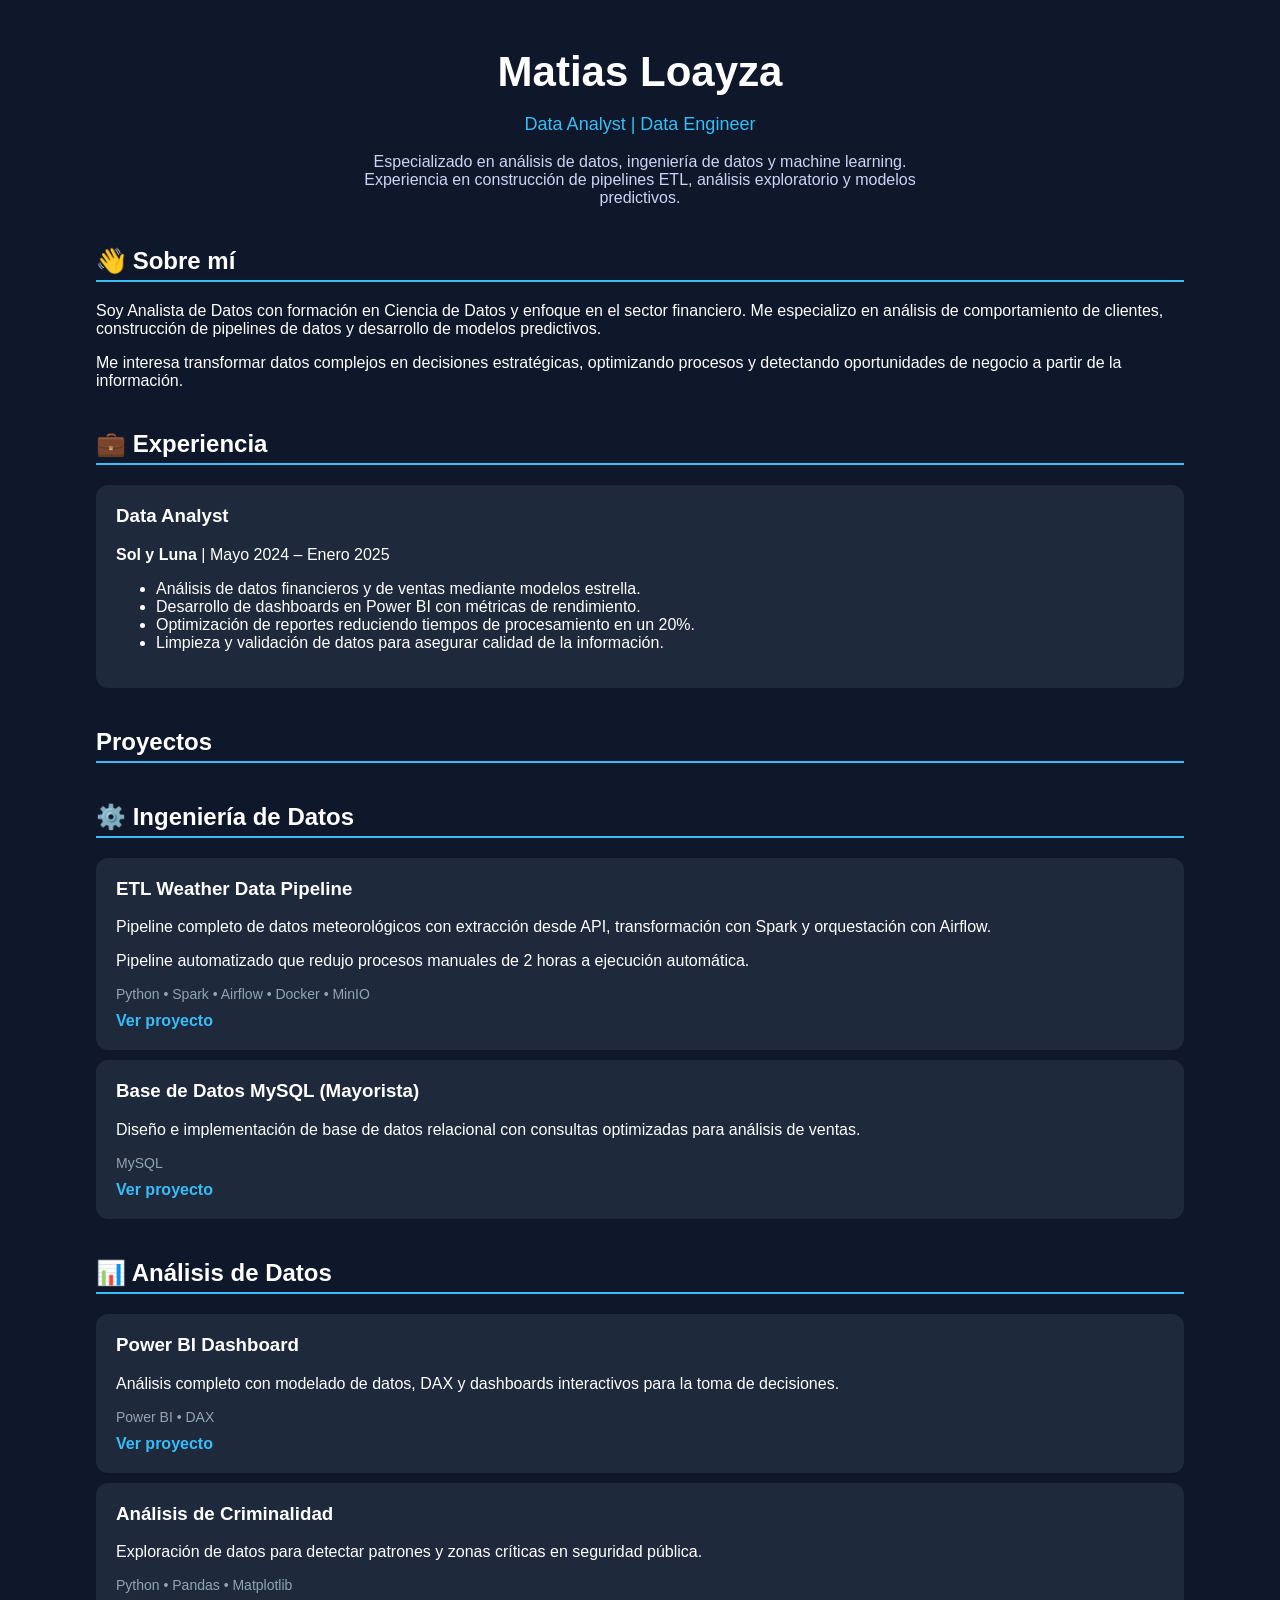
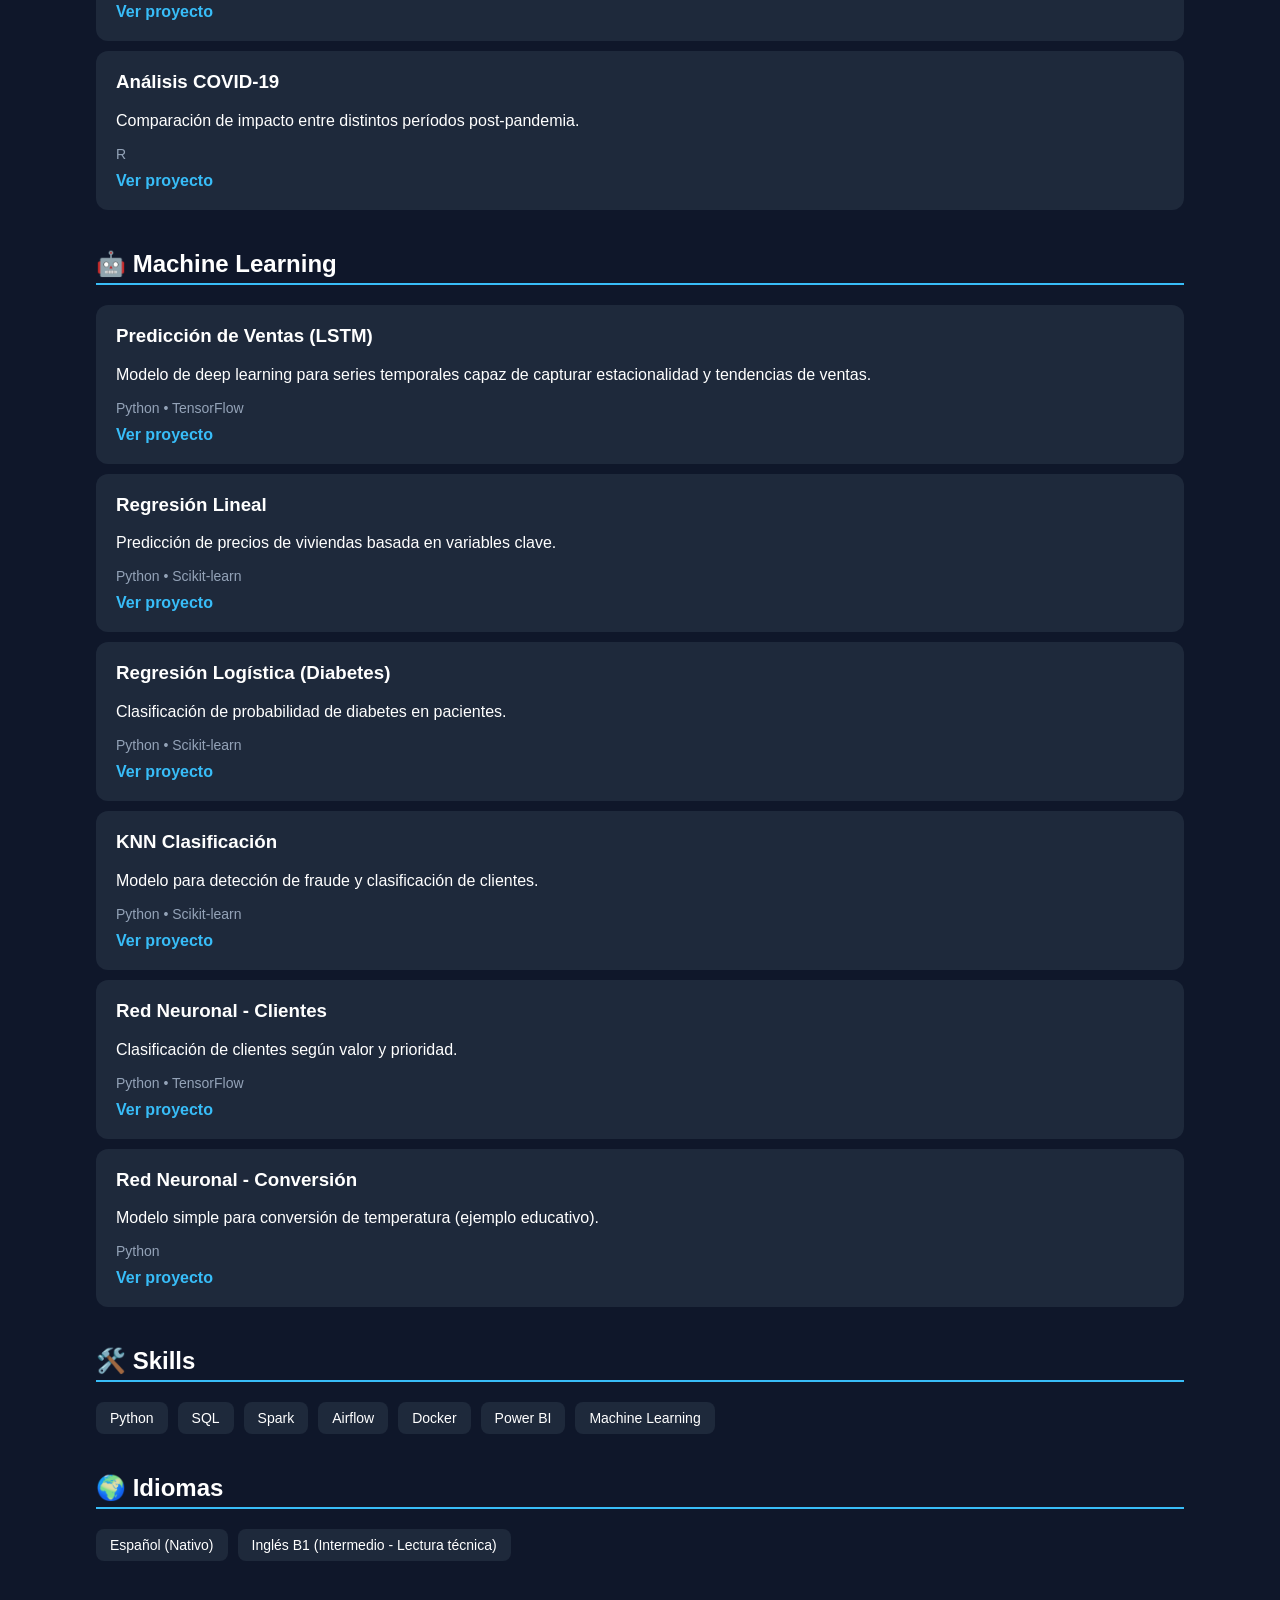
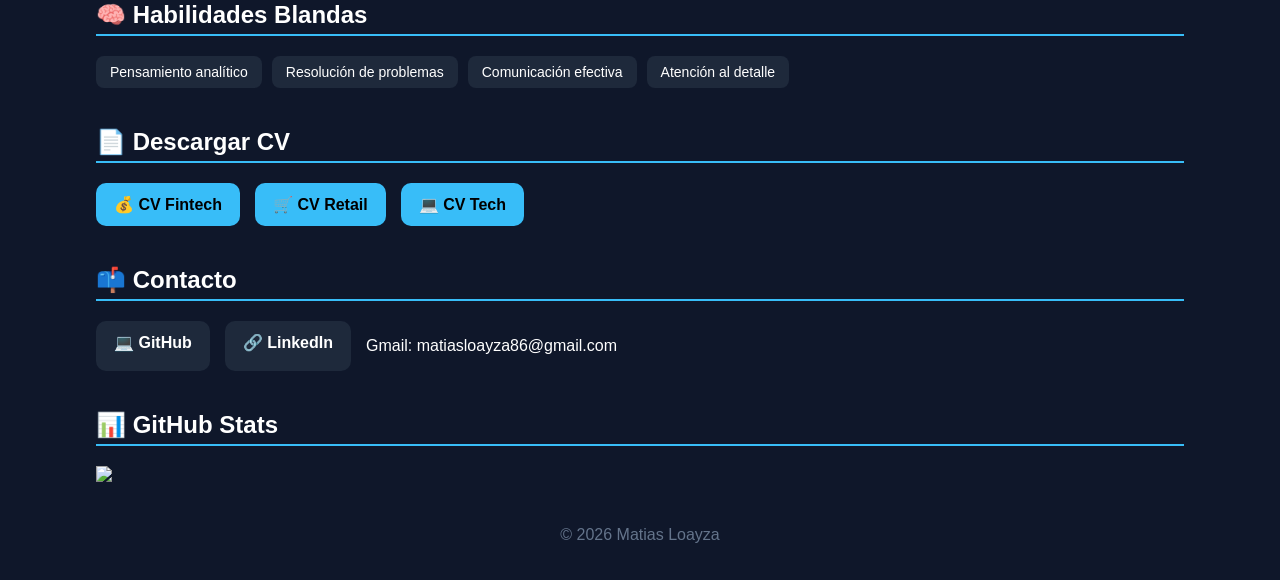
==== index.html @ ec79af20 "Update index.html" ====
<!DOCTYPE html>
<html lang="es">
<link rel="icon" "C:\Users\USUARIO\Downloads\M.png"">
<head>
  <meta charset="UTF-8">
  <title>Matias Loayza | Data Portfolio</title>
  <link rel="stylesheet" href="styles.css">
</head>

<body>

<div class="container">

  <!-- HEADER -->
  <header>
    <h1>Matias Loayza</h1>
    <p class="subtitle">Data Analyst | Data Engineer</p>
    <p class="description">
      Especializado en análisis de datos, ingeniería de datos y machine learning.
      Experiencia en construcción de pipelines ETL, análisis exploratorio y modelos predictivos.
    </p>
  </header>

<section>
  <h2>👋 Sobre mí</h2>

  <p>
    Soy Analista de Datos con formación en Ciencia de Datos y enfoque en el sector financiero.
    Me especializo en análisis de comportamiento de clientes, construcción de pipelines de datos
    y desarrollo de modelos predictivos.
  </p>

  <p>
    Me interesa transformar datos complejos en decisiones estratégicas, optimizando procesos
    y detectando oportunidades de negocio a partir de la información.
  </p>
</section>
  
  <section>
  <h2>💼 Experiencia</h2>

  <div class="card">
    <h3>Data Analyst</h3>
    <p><strong>Sol y Luna</strong> | Mayo 2024 – Enero 2025</p>

    <ul>
      <li>Análisis de datos financieros y de ventas mediante modelos estrella.</li>
      <li>Desarrollo de dashboards en Power BI con métricas de rendimiento.</li>
      <li>Optimización de reportes reduciendo tiempos de procesamiento en un 20%.</li>
      <li>Limpieza y validación de datos para asegurar calidad de la información.</li>
    </ul>
  </div>

</section>

<h2>Proyectos</h2>
  <!-- DATA ENGINEERING -->
  <section>
    <h2>⚙️ Ingeniería de Datos</h2>

    <div class="card">
      <h3>ETL Weather Data Pipeline</h3>
      <p>
        Pipeline completo de datos meteorológicos con extracción desde API,
        transformación con Spark y orquestación con Airflow.
      </p>
      <p>
  Pipeline automatizado que redujo procesos manuales de 2 horas a ejecución automática.
</p>
      <p class="tech">Python • Spark • Airflow • Docker • MinIO</p>
      <a href="https://github.com/miguel00617/Open_Meteo" target="_blank">Ver proyecto</a>
    </div>

    <div class="card">
      <h3>Base de Datos MySQL (Mayorista)</h3>
      <p>
        Diseño e implementación de base de datos relacional con consultas optimizadas
        para análisis de ventas.
      </p>
      <p class="tech">MySQL</p>
      <a href="https://github.com/miguel00617/Database-Missi-Pet" target="_blank">Ver proyecto</a>
    </div>

  </section>

  <!-- DATA ANALYSIS -->
  <section>
    <h2>📊 Análisis de Datos</h2>

    <div class="card">
      <h3>Power BI Dashboard</h3>
      <p>
        Análisis completo con modelado de datos, DAX y dashboards interactivos
        para la toma de decisiones.
      </p>
      <p class="tech">Power BI • DAX</p>
      <a href="https://github.com/miguel00617/AD-en-Power-Bi" target="_blank">Ver proyecto</a>
    </div>

    <div class="card">
      <h3>Análisis de Criminalidad</h3>
      <p>
        Exploración de datos para detectar patrones y zonas críticas
        en seguridad pública.
      </p>
      <p class="tech">Python • Pandas • Matplotlib</p>
      <a href="https://github.com/miguel00617/AD-con-Python" target="_blank">Ver proyecto</a>
    </div>

    <div class="card">
      <h3>Análisis COVID-19</h3>
      <p>Comparación de impacto entre distintos períodos post-pandemia.</p>
      <p class="tech">R</p>
      <a href="https://github.com/miguel00617/AD-R" target="_blank">Ver proyecto</a>
    </div>

  </section>

  <!-- MACHINE LEARNING -->
  <section>
    <h2>🤖 Machine Learning</h2>

    <div class="card">
      <h3>Predicción de Ventas (LSTM)</h3>
      <p>
        Modelo de deep learning para series temporales capaz de capturar
        estacionalidad y tendencias de ventas.
      </p>
      <p class="tech">Python • TensorFlow</p>
      <a href="https://github.com/miguel00617/Prediccion_VentasRNN" target="_blank">Ver proyecto</a>
    </div>

    <div class="card">
      <h3>Regresión Lineal</h3>
      <p>Predicción de precios de viviendas basada en variables clave.</p>
      <p class="tech">Python • Scikit-learn</p>
      <a href="https://github.com/miguel00617/RegresionLineal_Proyecto" target="_blank">Ver proyecto</a>
    </div>

    <div class="card">
      <h3>Regresión Logística (Diabetes)</h3>
      <p>Clasificación de probabilidad de diabetes en pacientes.</p>
      <p class="tech">Python • Scikit-learn</p>
      <a href="https://github.com/miguel00617/Regresion-Logistica-Diabetes" target="_blank">Ver proyecto</a>
    </div>

    <div class="card">
      <h3>KNN Clasificación</h3>
      <p>Modelo para detección de fraude y clasificación de clientes.</p>
      <p class="tech">Python • Scikit-learn</p>
      <a href="https://github.com/miguel00617/K-Vecinos" target="_blank">Ver proyecto</a>
    </div>

    <div class="card">
      <h3>Red Neuronal - Clientes</h3>
      <p>Clasificación de clientes según valor y prioridad.</p>
      <p class="tech">Python • TensorFlow</p>
      <a href="https://github.com/miguel00617/Red-Neuronal-Clientes" target="_blank">Ver proyecto</a>
    </div>

    <div class="card">
      <h3>Red Neuronal - Conversión</h3>
      <p>Modelo simple para conversión de temperatura (ejemplo educativo).</p>
      <p class="tech">Python</p>
      <a href="https://github.com/miguel00617/Conversion-de-Temperatura" target="_blank">Ver proyecto</a>
    </div>


  </section>

  <!-- SKILLS -->
  <section>
    <h2>🛠️ Skills</h2>
    <div class="skills">
      <span>Python</span>
      <span>SQL</span>
      <span>Spark</span>
      <span>Airflow</span>
      <span>Docker</span>
      <span>Power BI</span>
      <span>Machine Learning</span>
    </div>
  </section>

  <section>
  <h2>🌍 Idiomas</h2>

  <div class="skills">
    <span>Español (Nativo)</span>
    <span>Inglés B1 (Intermedio - Lectura técnica)</span>
  </div>
</section>


<section>
  <h2>🧠 Habilidades Blandas</h2>

  <div class="skills">
    <span>Pensamiento analítico</span>
    <span>Resolución de problemas</span>
    <span>Comunicación efectiva</span>
    <span>Atención al detalle</span>
  </div>
</section>

<section>
  <h2>📄 Descargar CV</h2>

  <div class="cv-buttons">

    <a href="cv/Cv-Fintech-Matias Loayza.pdf (2).pdf" target="_blank">
      💰 CV Fintech
    </a>

    <a href="cv/CV_Retail_MatiasLoayza (1).pdf" target="_blank">
      🛒 CV Retail
    </a>

    <a href="cv/CV_Tech_MatiasLoayza (3).pdf" target="_blank">
      💻 CV Tech
    </a>

  </div>
</section>

  <section>
  <h2>📫 Contacto</h2>

  <div class="contact">
    <a href="https://github.com/miguel00617/My-Portfolio" target="_blank">
      💻 GitHub
    </a>
    <a href="https://www.linkedin.com/in/matias-loayza-317051259" target="_blank">
  🔗 LinkedIn
    </a>
    <p>Gmail: matiasloayza86@gmail.com</p>
  </div>
</section>

<section>
  <h2>📊 GitHub Stats</h2>

  <img src="https://github-readme-stats.vercel.app/api?username=miguel00617&show_icons=true&theme=dark">
</section>

  <!-- FOOTER -->
  <footer>
    <p>© 2026 Matias Loayza</p>
  </footer>

</div>

</body>
</html>
---- styles.css ----
/* RESET */
body {
    margin: 0;
    font-family: Arial, sans-serif;
    background: #0f172a;
    color: white;
}

/* CONTENEDOR */
.container {
    width: 85%;
    margin: auto;
    padding: 20px;
}

/* HEADER */
header {
    text-align: center;
    margin-bottom: 40px;
}

h1 {
    font-size: 42px;
    margin-bottom: 10px;
}

.subtitle {
    font-size: 18px;
    color: #38bdf8;
}

.description {
    max-width: 600px;
    margin: auto;
    color: #cbd5f5;
}

/* TITULOS */
h2 {
    margin-top: 40px;
    border-bottom: 2px solid #38bdf8;
    padding-bottom: 5px;
}

/* GRID PROYECTOS */
.grid {
    display: grid;
    grid-template-columns: repeat(auto-fit, minmax(250px, 1fr));
    gap: 15px;
}

/* CARDS */
.card {
    background: #1e293b;
    padding: 20px;
    margin: 10px 0;
    border-radius: 12px;
    transition: transform 0.2s, box-shadow 0.2s;
}

.card:hover {
    transform: scale(1.03);
    box-shadow: 0 0 15px rgba(56, 189, 248, 0.3);
}

.card h3 {
    margin-top: 0;
}

.tech {
    color: #94a3b8;
    font-size: 14px;
    margin: 10px 0;
}

.cv-buttons {
    display: flex;
    flex-wrap: wrap;
    gap: 15px;
    margin-top: 15px;
}

.cv-buttons a {
    background: #38bdf8;
    color: black;
    padding: 12px 18px;
    border-radius: 10px;
    text-decoration: none;
    font-weight: bold;
    transition: 0.2s;
}

.cv-buttons a:hover {
    background: white;
}

/* LINKS */
a {
    color: #38bdf8;
    text-decoration: none;
    font-weight: bold;
}

a:hover {
    text-decoration: underline;
}

.card {
    opacity: 0;
    transform: translateY(20px);
    animation: fadeIn 0.6s forwards;
}

@keyframes fadeIn {
    to {
        opacity: 1;
        transform: translateY(0);
    }
}

/* SKILLS */
.skills {
    display: flex;
    flex-wrap: wrap;
    gap: 10px;
    margin-top: 15px;
}

.skills span {
    background: #1e293b;
    padding: 8px 14px;
    border-radius: 8px;
    font-size: 14px;
}

/* CONTACTO */
.contact {
    display: flex;
    flex-wrap: wrap;
    gap: 15px;
    margin-top: 15px;
}

.contact a {
    background: #1e293b;
    padding: 12px 18px;
    border-radius: 10px;
    color: white;
    transition: 0.2s;
}

.contact a:hover {
    background: #38bdf8;
    color: black;
}

/* FOOTER */
footer {
    text-align: center;
    margin-top: 40px;
    color: #64748b;
}

/* RESPONSIVE */
@media (max-width: 600px) {
    h1 {
        font-size: 32px;
    }

    .container {
        width: 95%;
    }
}
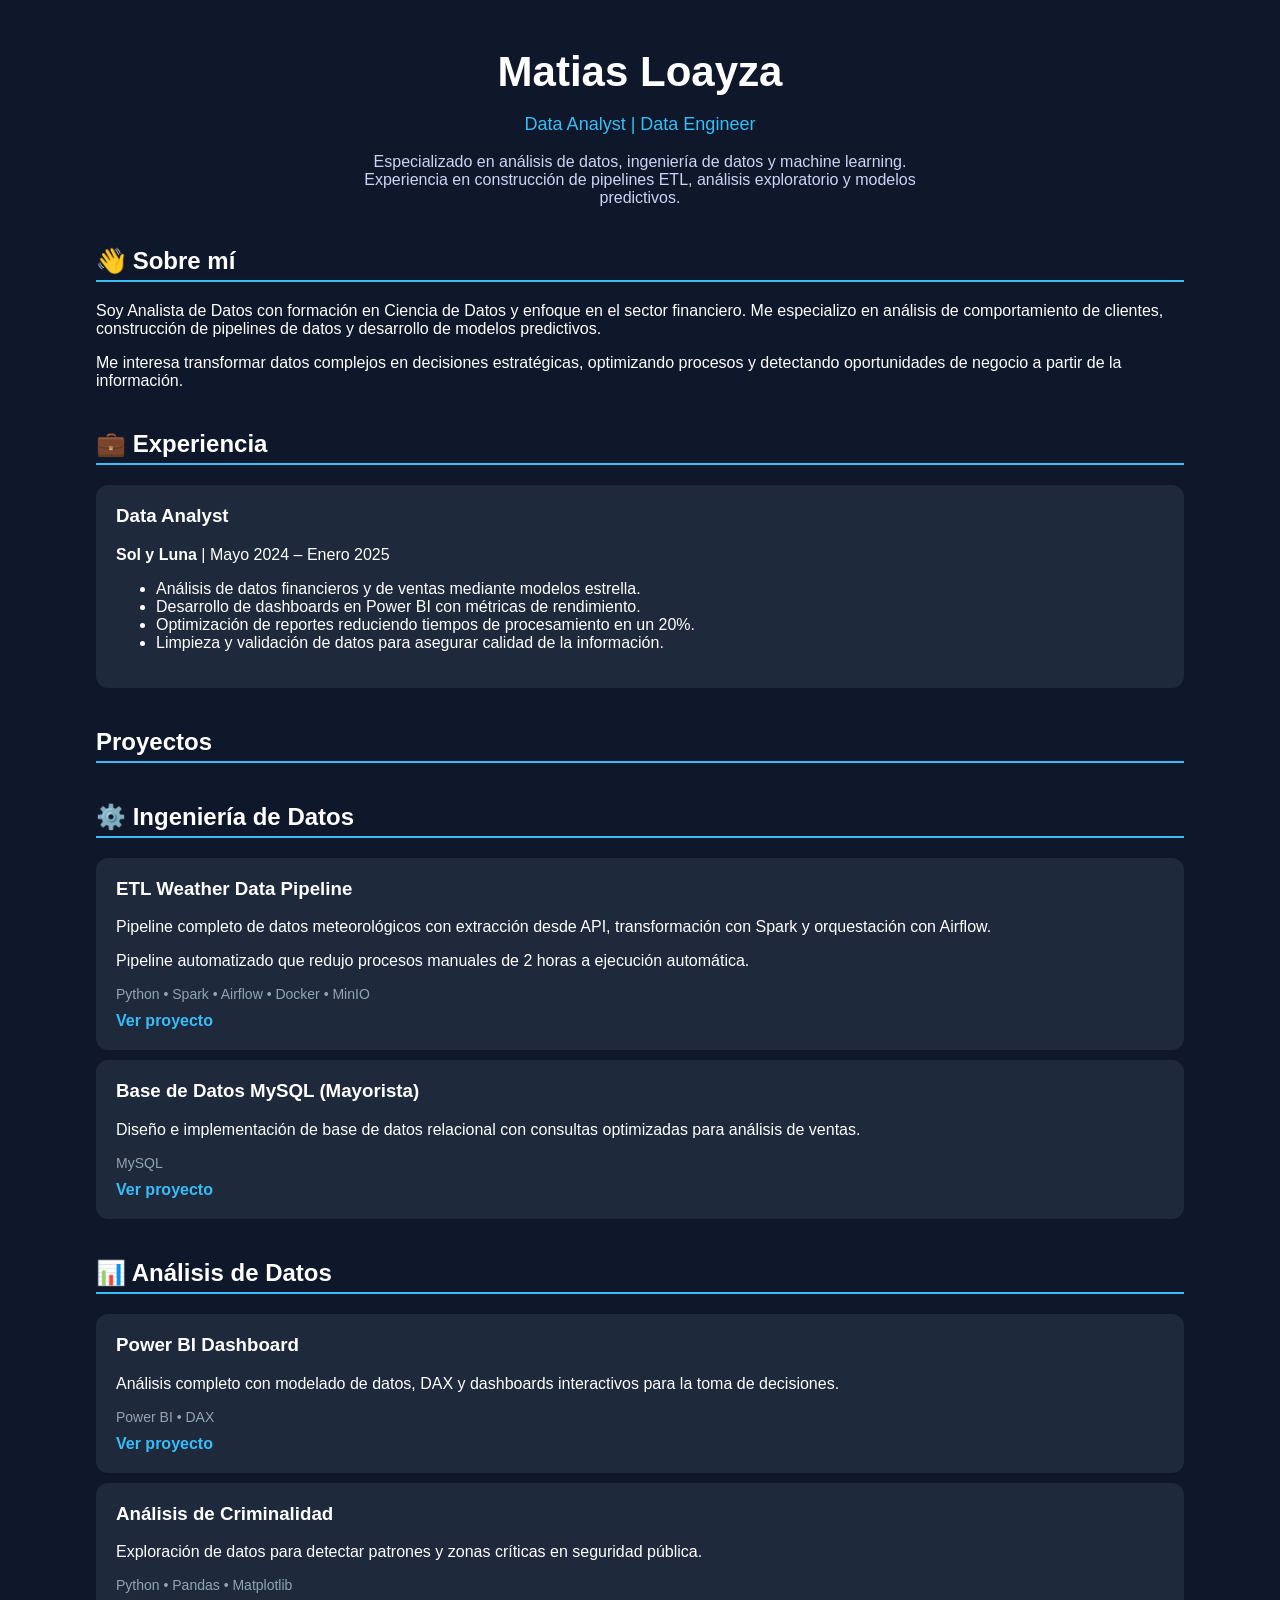
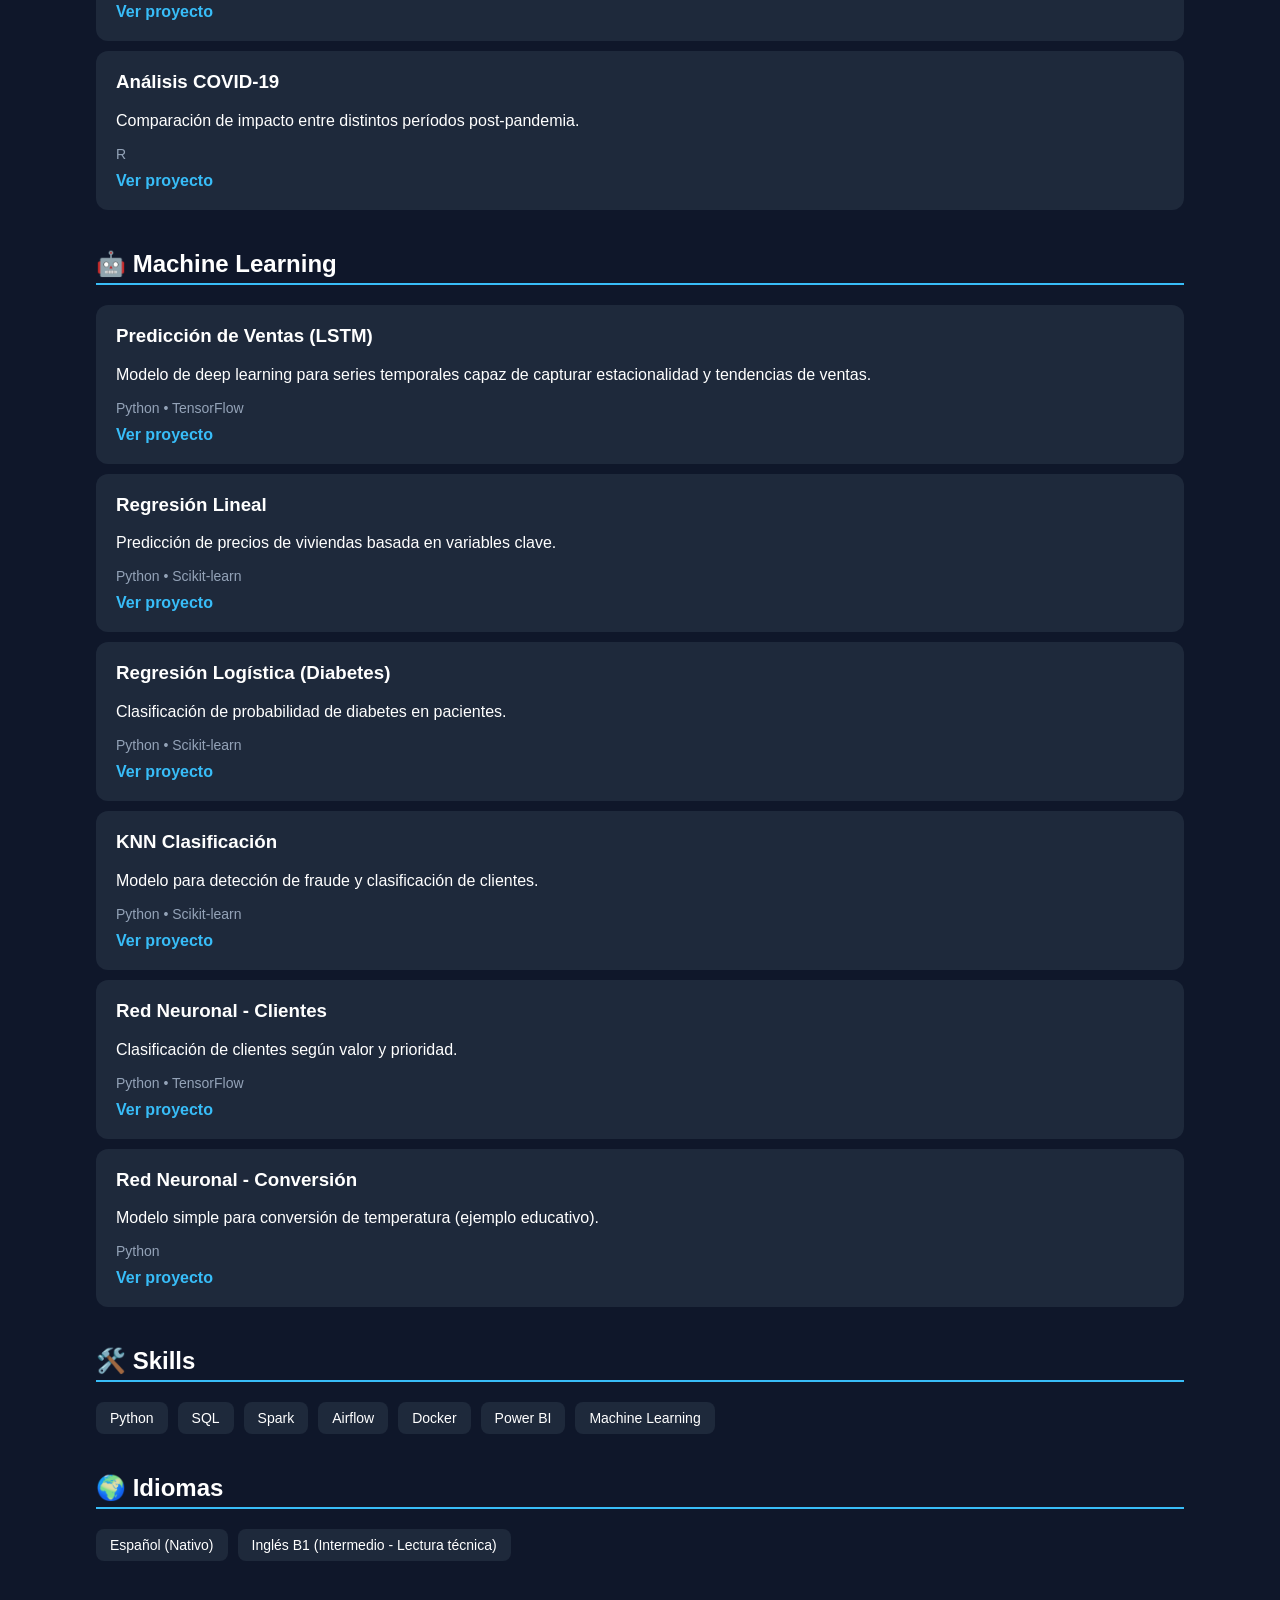
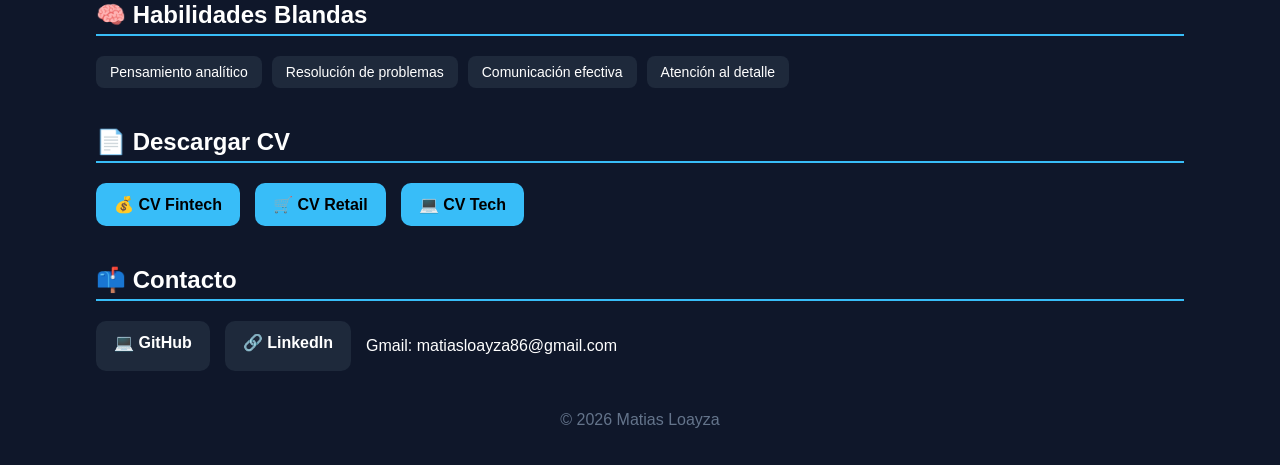
==== commit b43c4bc0: "Update index.html" ====
--- a/index.html
+++ b/index.html
@@ -237,12 +237,6 @@
   </div>
 </section>
 
-<section>
-  <h2>📊 GitHub Stats</h2>
-
-  <img src="https://github-readme-stats.vercel.app/api?username=miguel00617&show_icons=true&theme=dark">
-</section>
-
   <!-- FOOTER -->
   <footer>
     <p>© 2026 Matias Loayza</p>
--- a/styles.css
+++ b/styles.css
@@ -154,6 +154,17 @@
     color: black;
 }
 
+.github-stats {
+    display: flex;
+    justify-content: center;
+    margin-top: 20px;
+}
+
+.github-stats img {
+    max-width: 100%;
+    border-radius: 10px;
+}
+
 /* FOOTER */
 footer {
     text-align: center;
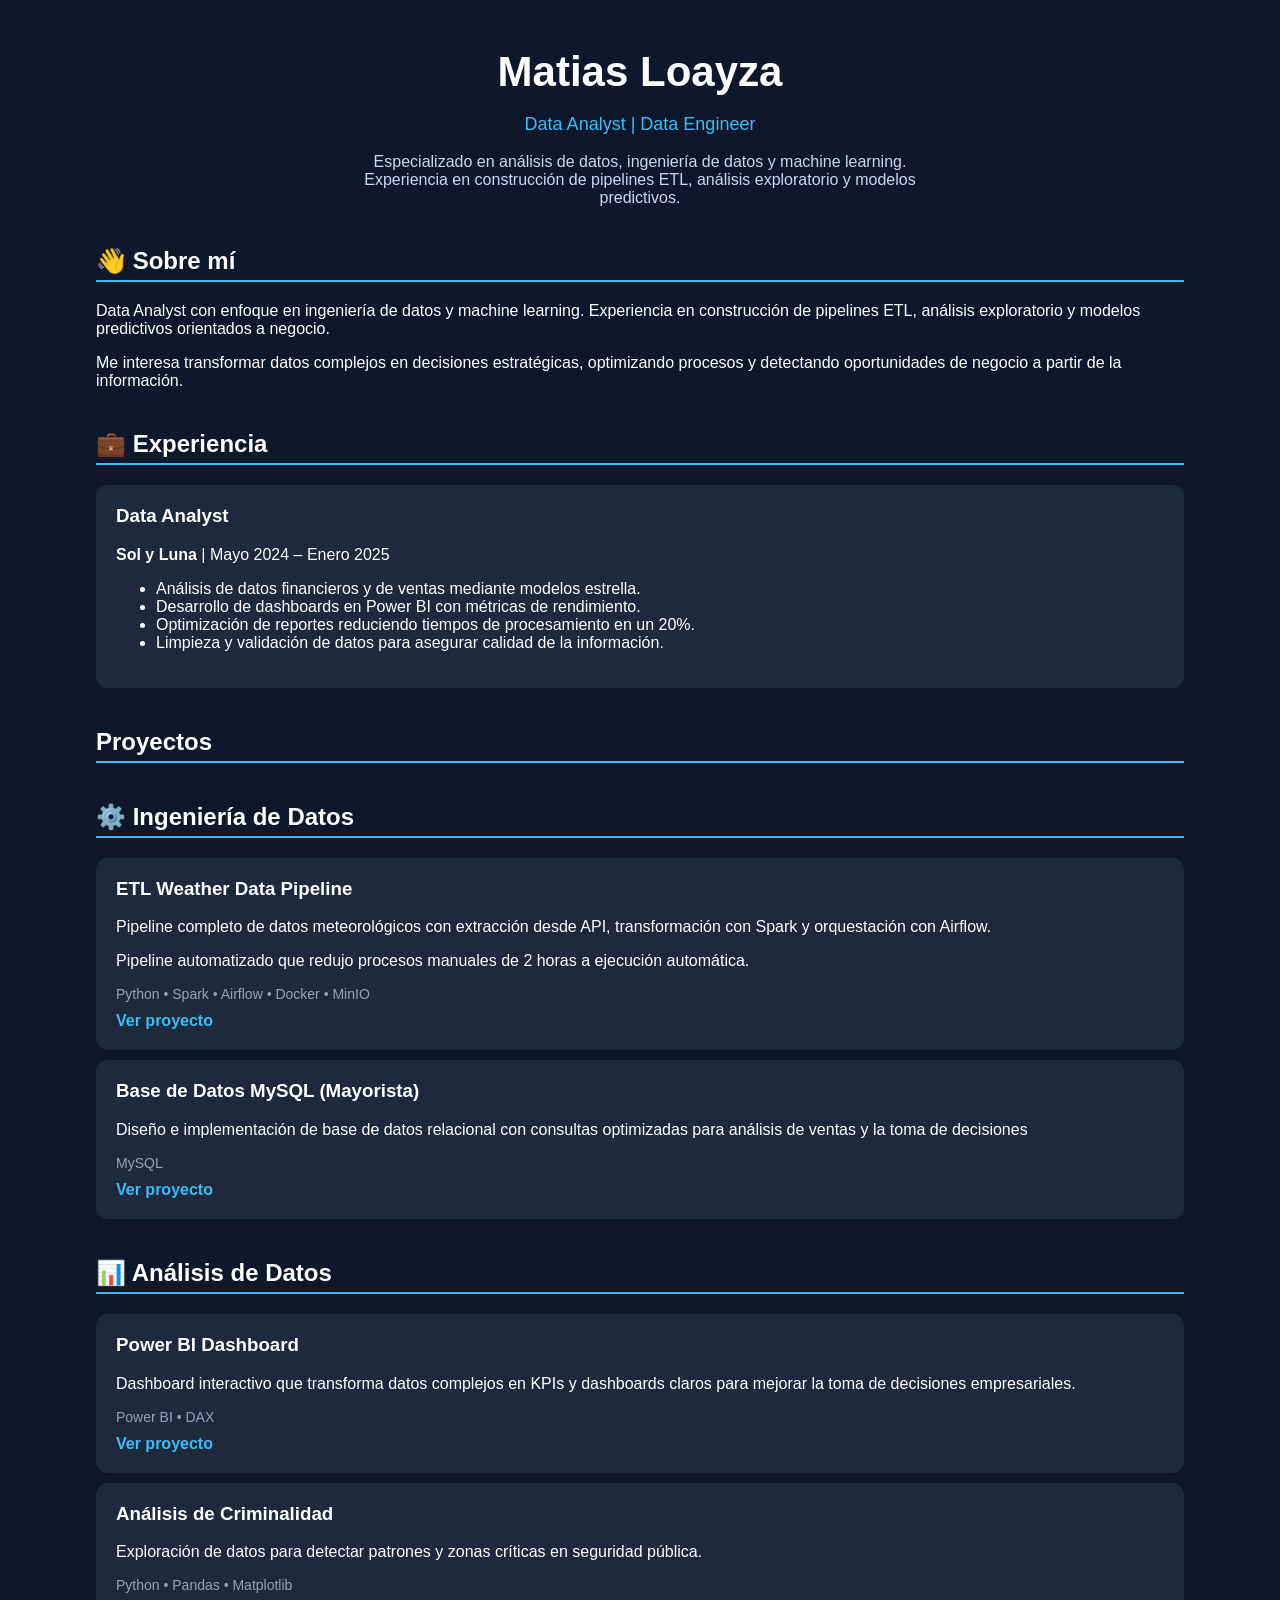
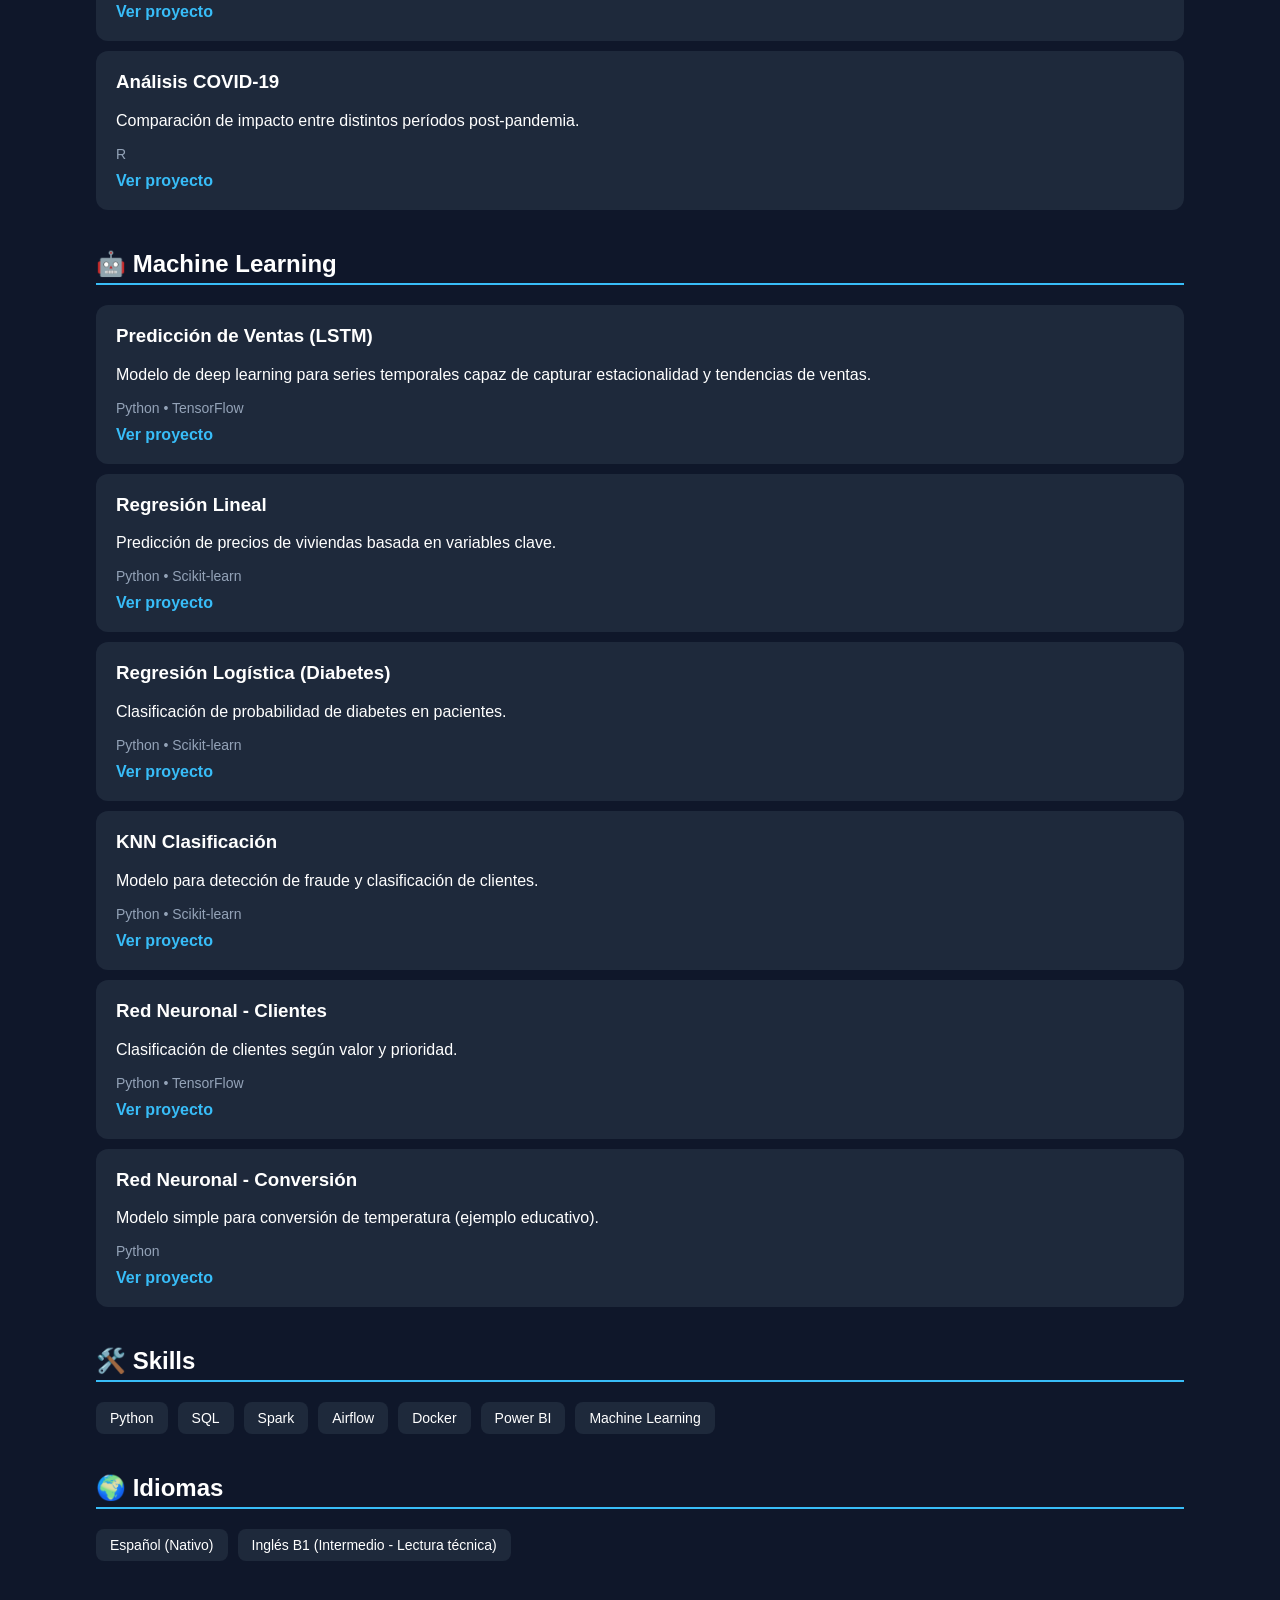
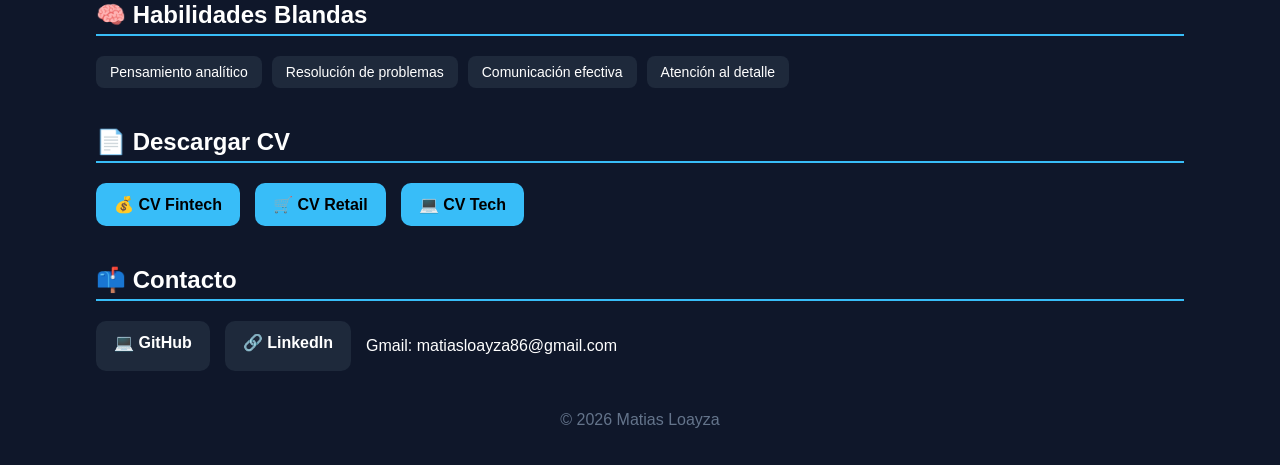
==== commit 6d4f4924: "Update index.html" ====
--- a/index.html
+++ b/index.html
@@ -25,10 +25,10 @@
   <h2>👋 Sobre mí</h2>
 
   <p>
-    Soy Analista de Datos con formación en Ciencia de Datos y enfoque en el sector financiero.
-    Me especializo en análisis de comportamiento de clientes, construcción de pipelines de datos
-    y desarrollo de modelos predictivos.
-  </p>
+     Data Analyst con enfoque en ingeniería de datos y machine learning.
+     Experiencia en construcción de pipelines ETL, análisis exploratorio
+     y modelos predictivos orientados a negocio.
+</p>
 
   <p>
     Me interesa transformar datos complejos en decisiones estratégicas, optimizando procesos
@@ -75,7 +75,7 @@
       <h3>Base de Datos MySQL (Mayorista)</h3>
       <p>
         Diseño e implementación de base de datos relacional con consultas optimizadas
-        para análisis de ventas.
+        para análisis de ventas y la toma de decisiones
       </p>
       <p class="tech">MySQL</p>
       <a href="https://github.com/miguel00617/Database-Missi-Pet" target="_blank">Ver proyecto</a>
@@ -90,8 +90,7 @@
     <div class="card">
       <h3>Power BI Dashboard</h3>
       <p>
-        Análisis completo con modelado de datos, DAX y dashboards interactivos
-        para la toma de decisiones.
+        Dashboard interactivo que transforma datos complejos en KPIs y dashboards claros para mejorar la toma de decisiones empresariales.
       </p>
       <p class="tech">Power BI • DAX</p>
       <a href="https://github.com/miguel00617/AD-en-Power-Bi" target="_blank">Ver proyecto</a>
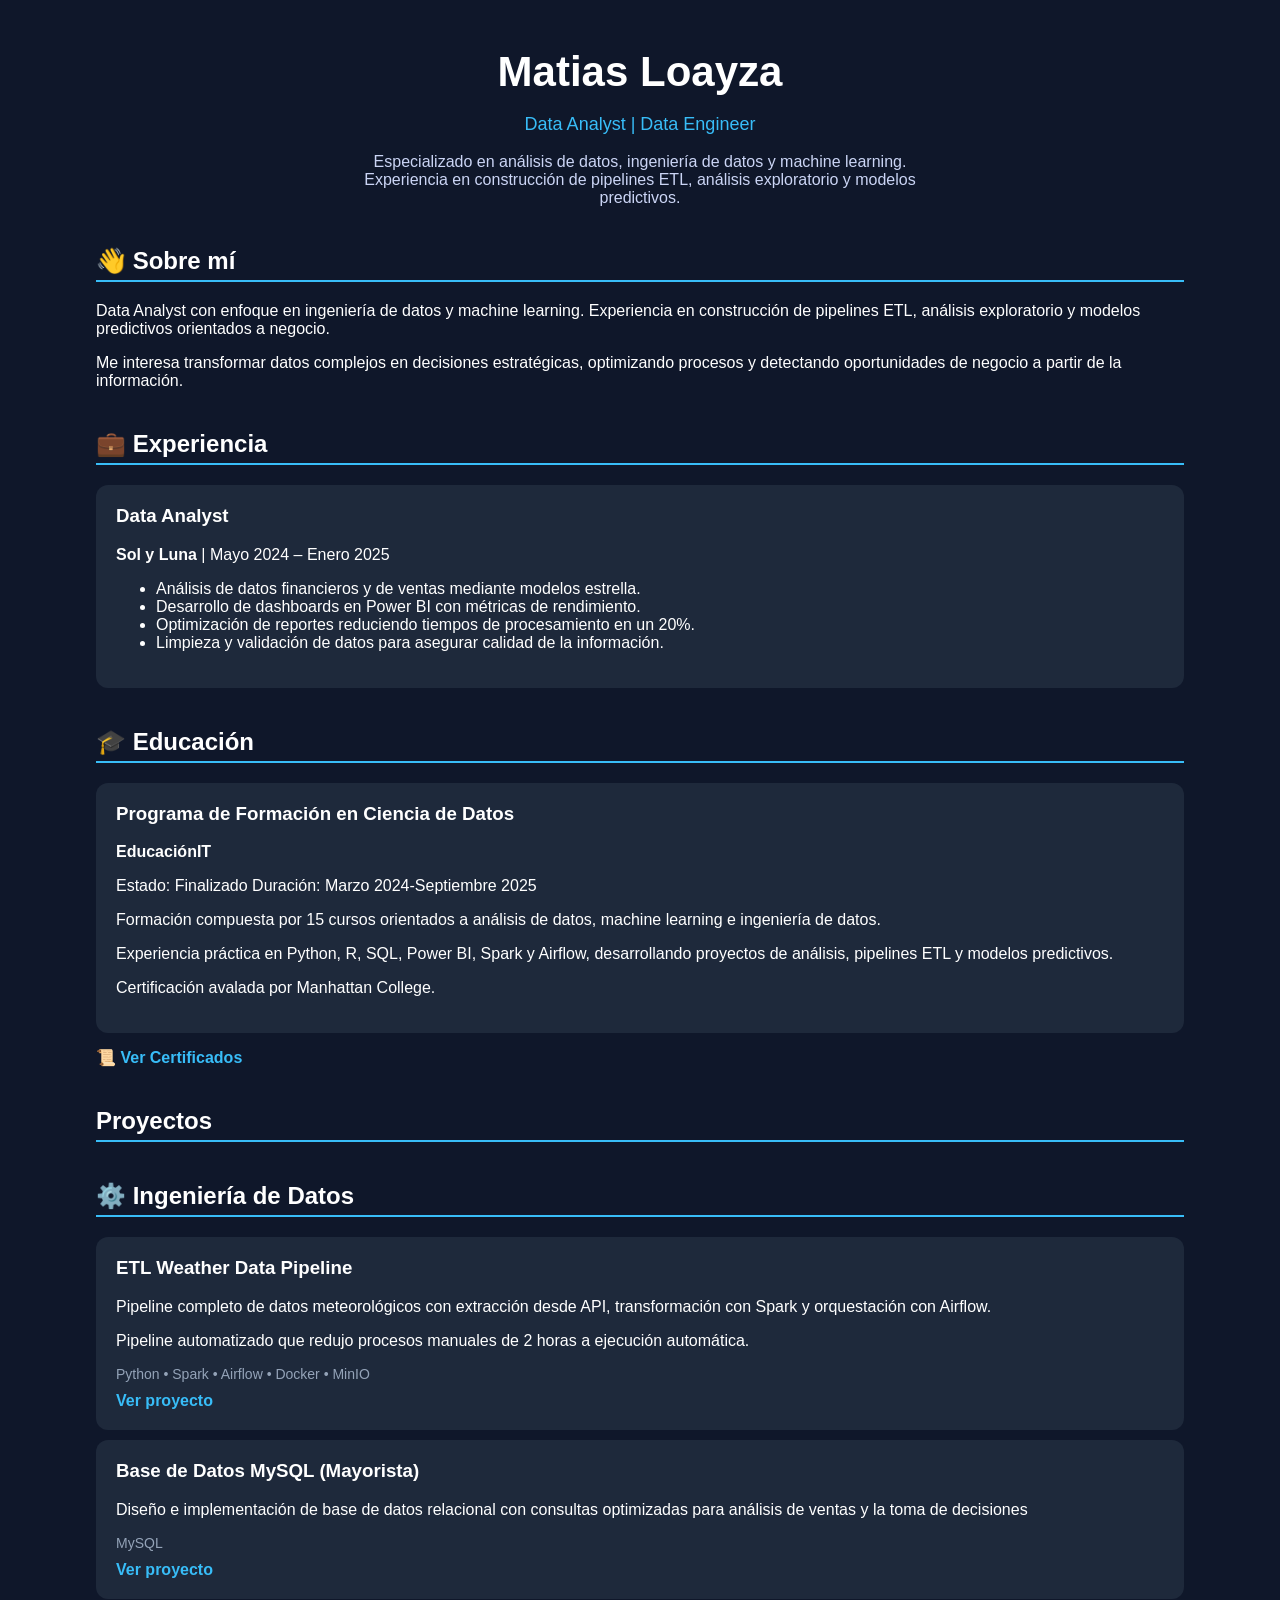
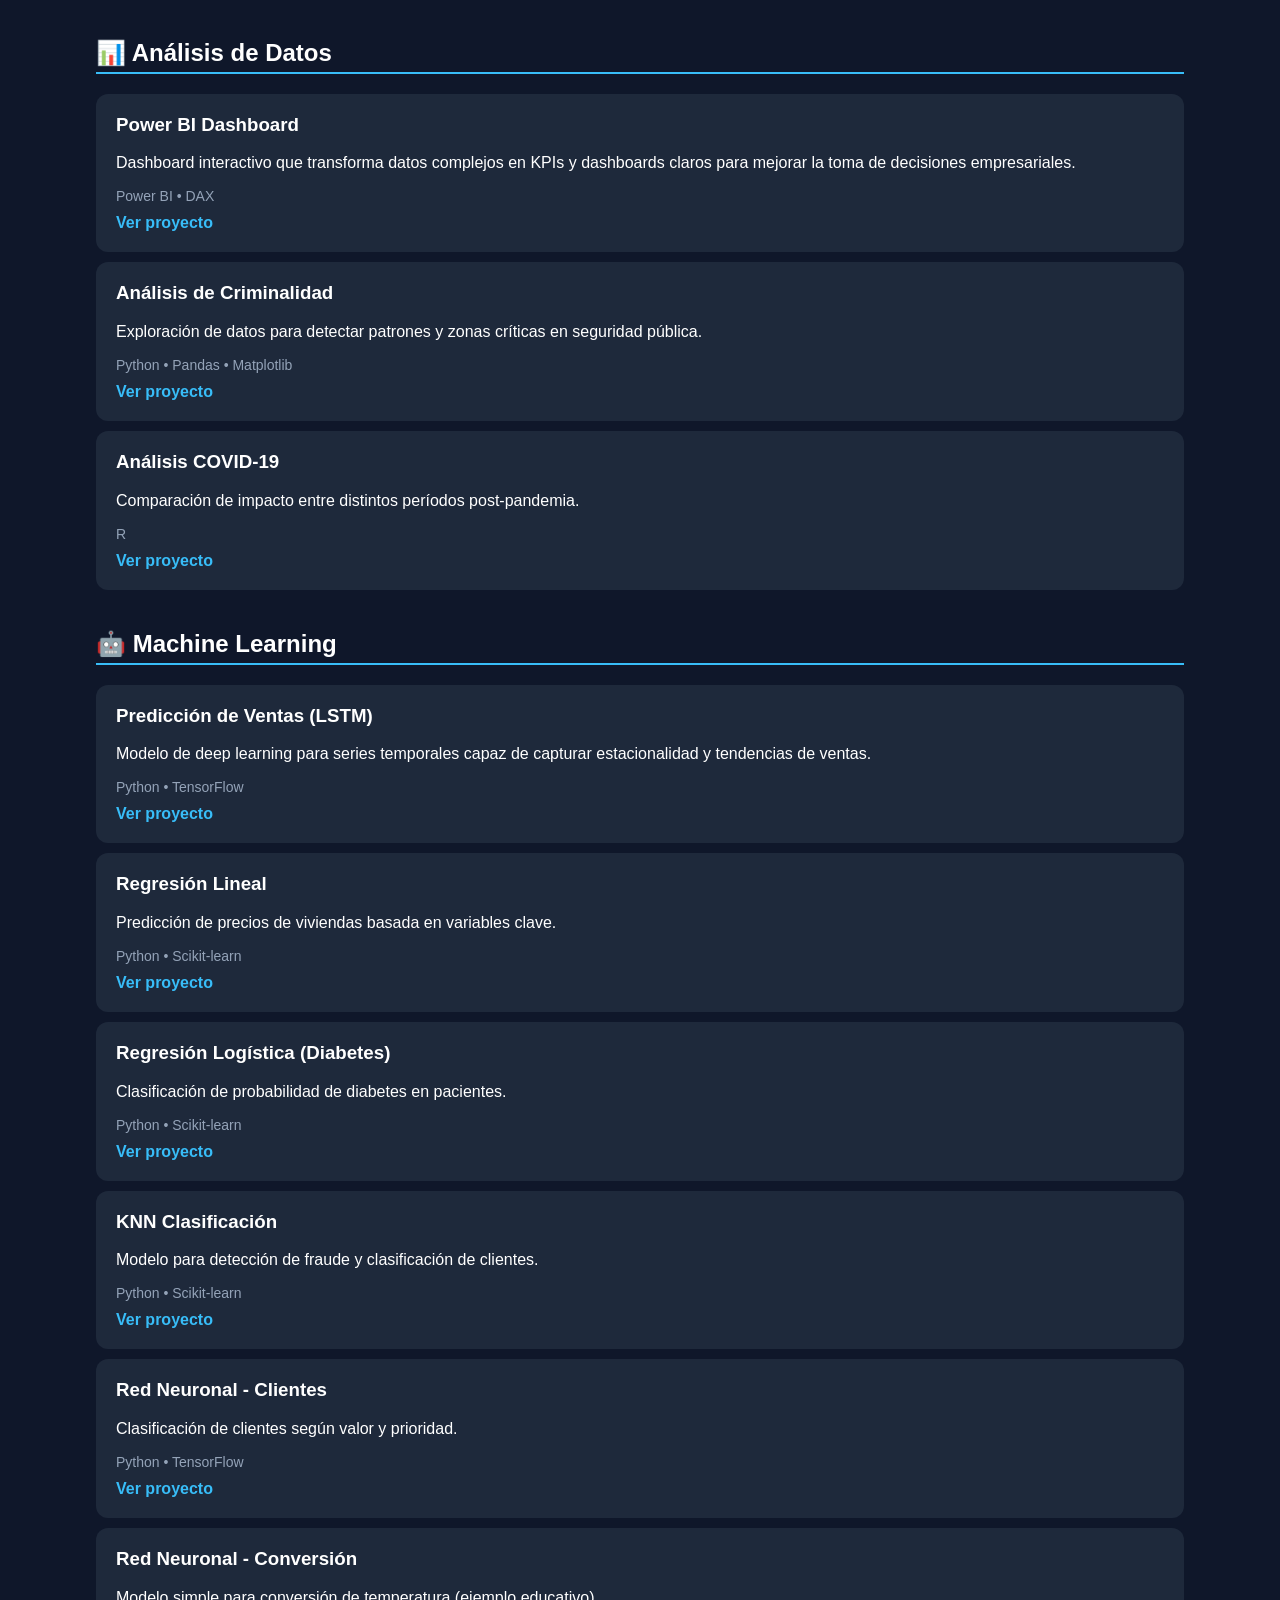
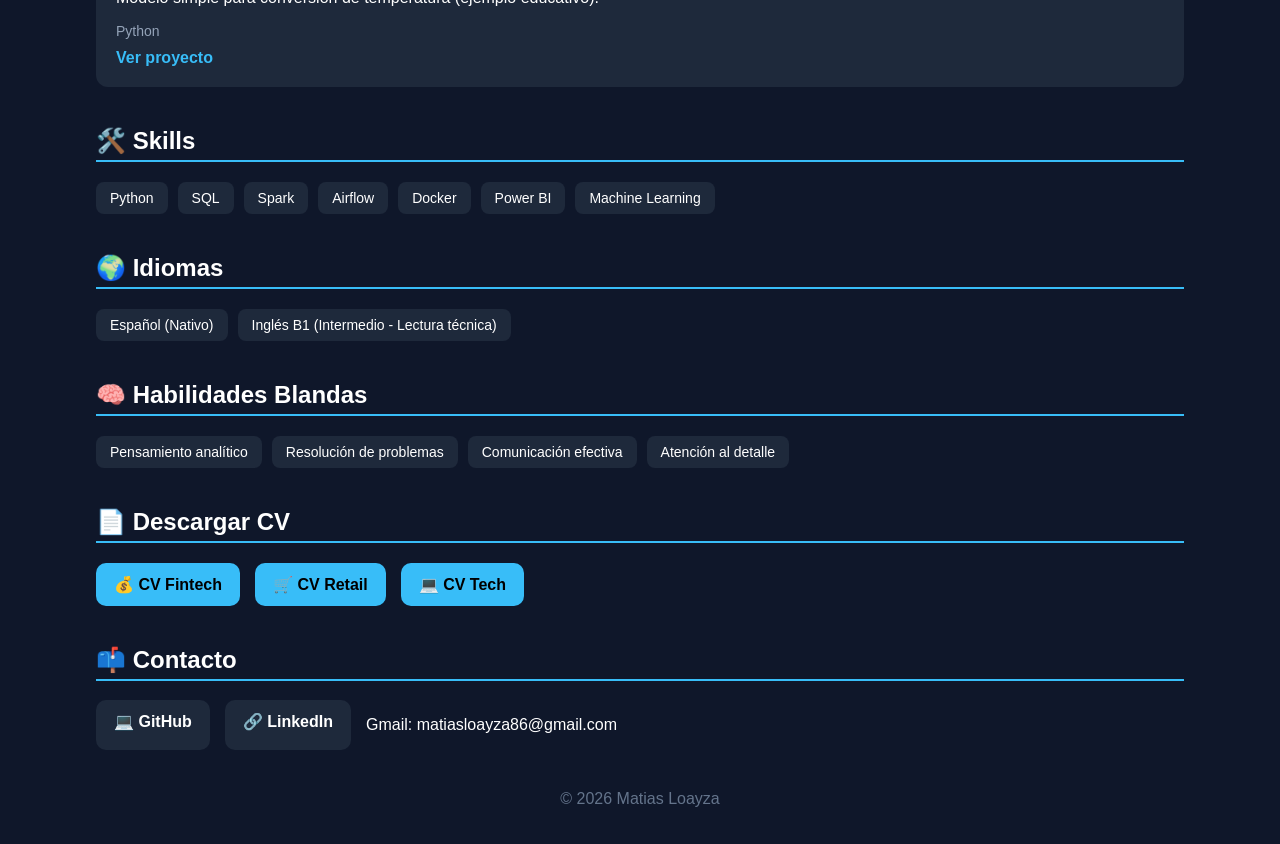
==== commit e012a8d8: "Update index.html" ====
--- a/index.html
+++ b/index.html
@@ -51,6 +51,30 @@
     </ul>
   </div>
 
+</section>
+
+<section>
+  <h2>🎓 Educación</h2>
+
+  <div class="card">
+    <h3>Programa de Formación en Ciencia de Datos</h3>
+    <p><strong>EducaciónIT</strong></p>
+    <p>Estado: Finalizado
+      Duración: Marzo 2024-Septiembre 2025
+    </p>
+    <p>
+      Formación compuesta por 15 cursos orientados a análisis de datos, machine learning e ingeniería de datos.
+    </p>
+    <p>
+      Experiencia práctica en Python, R, SQL, Power BI, Spark y Airflow, desarrollando proyectos de análisis, pipelines ETL y modelos predictivos.
+    </p>
+    <p>
+      Certificación avalada por Manhattan College.
+    </p>
+  </div>
+  <a href="certificados.html" class="cv-buttons">
+  📜 Ver Certificados
+  </a>
 </section>
 
 <h2>Proyectos</h2>
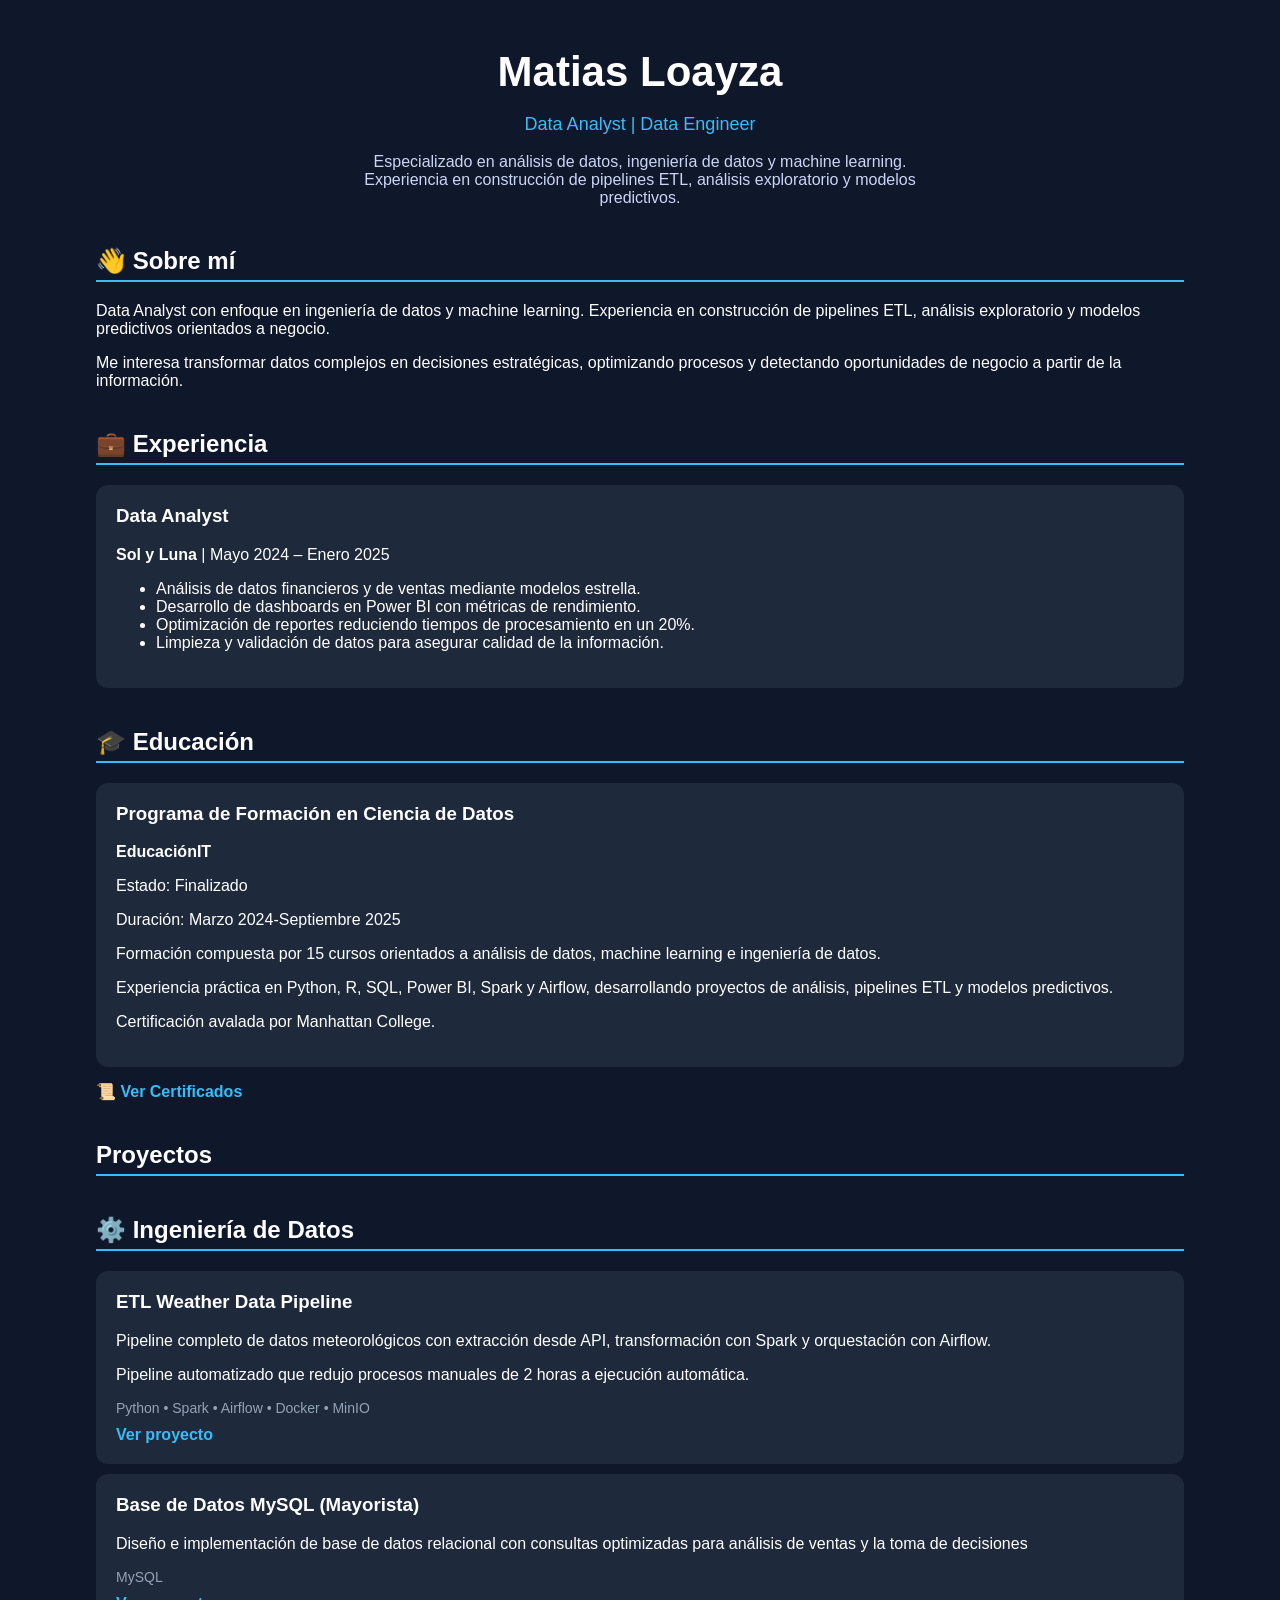
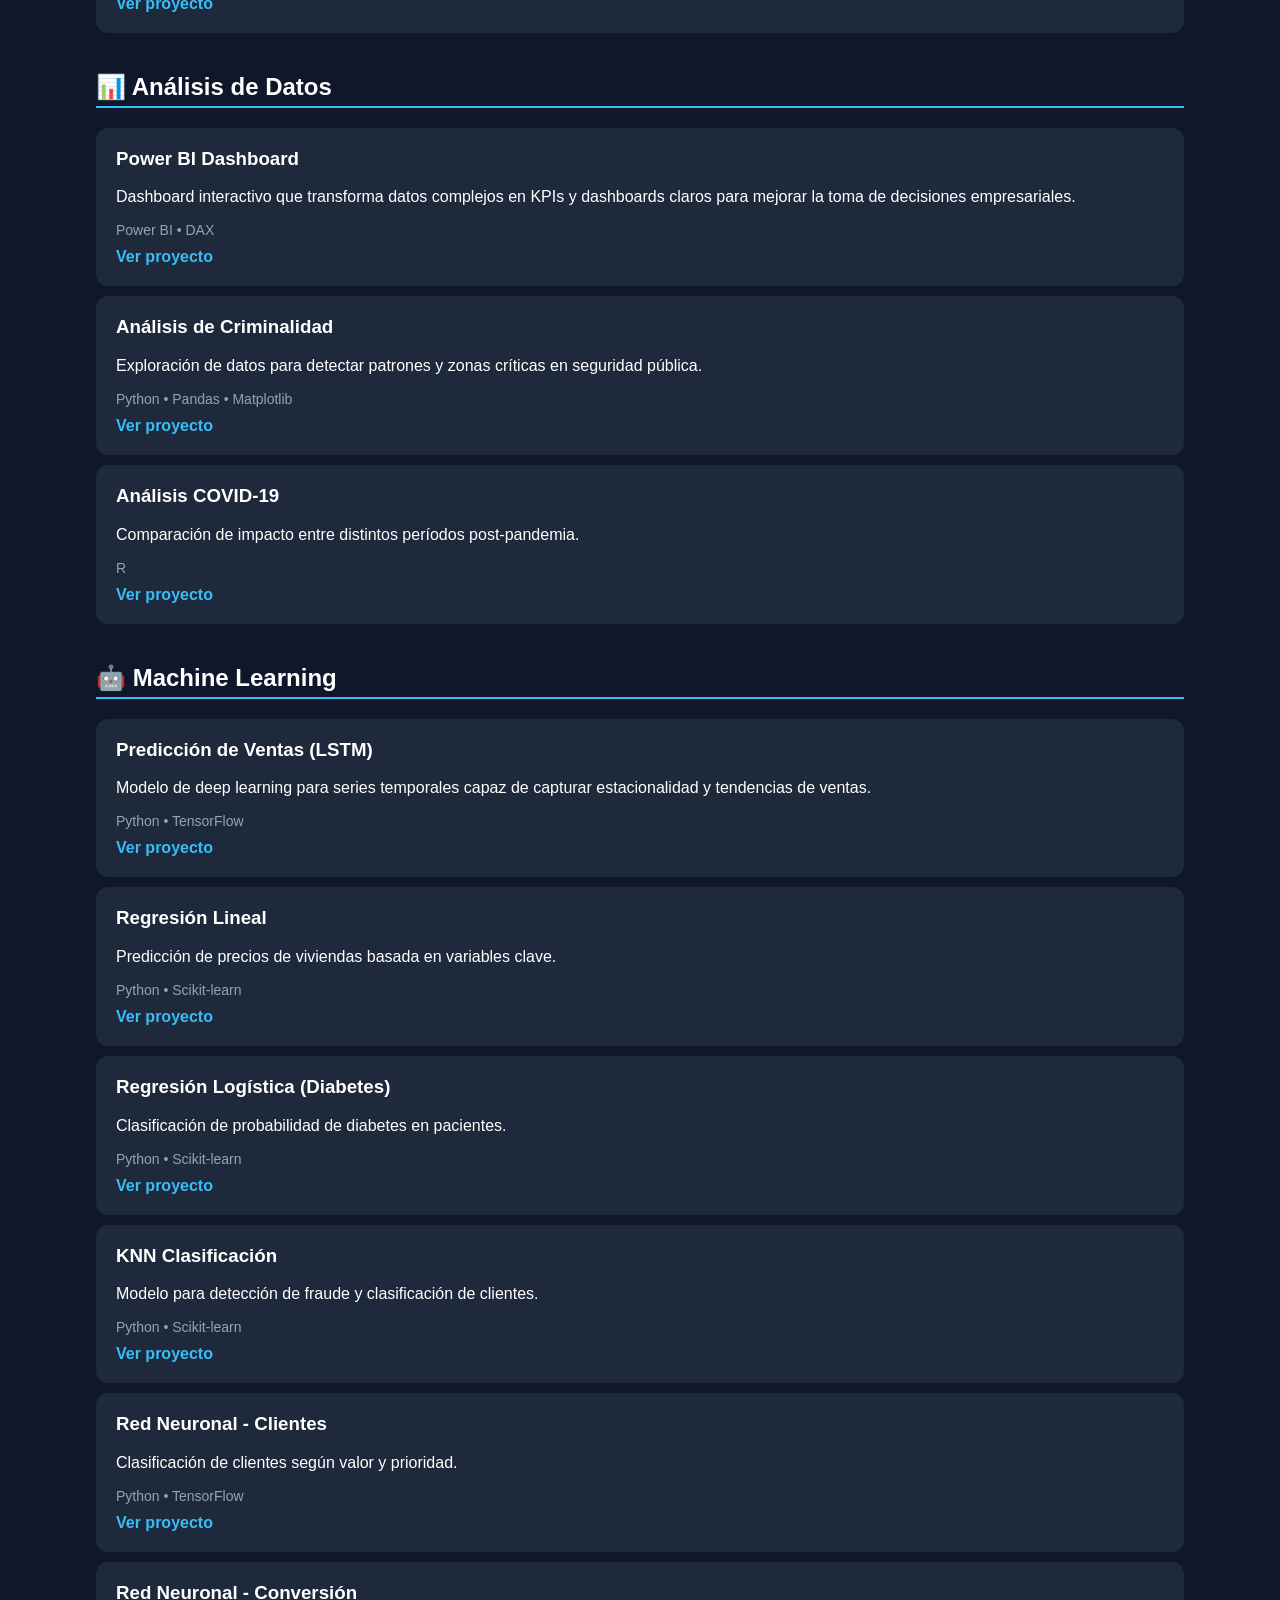
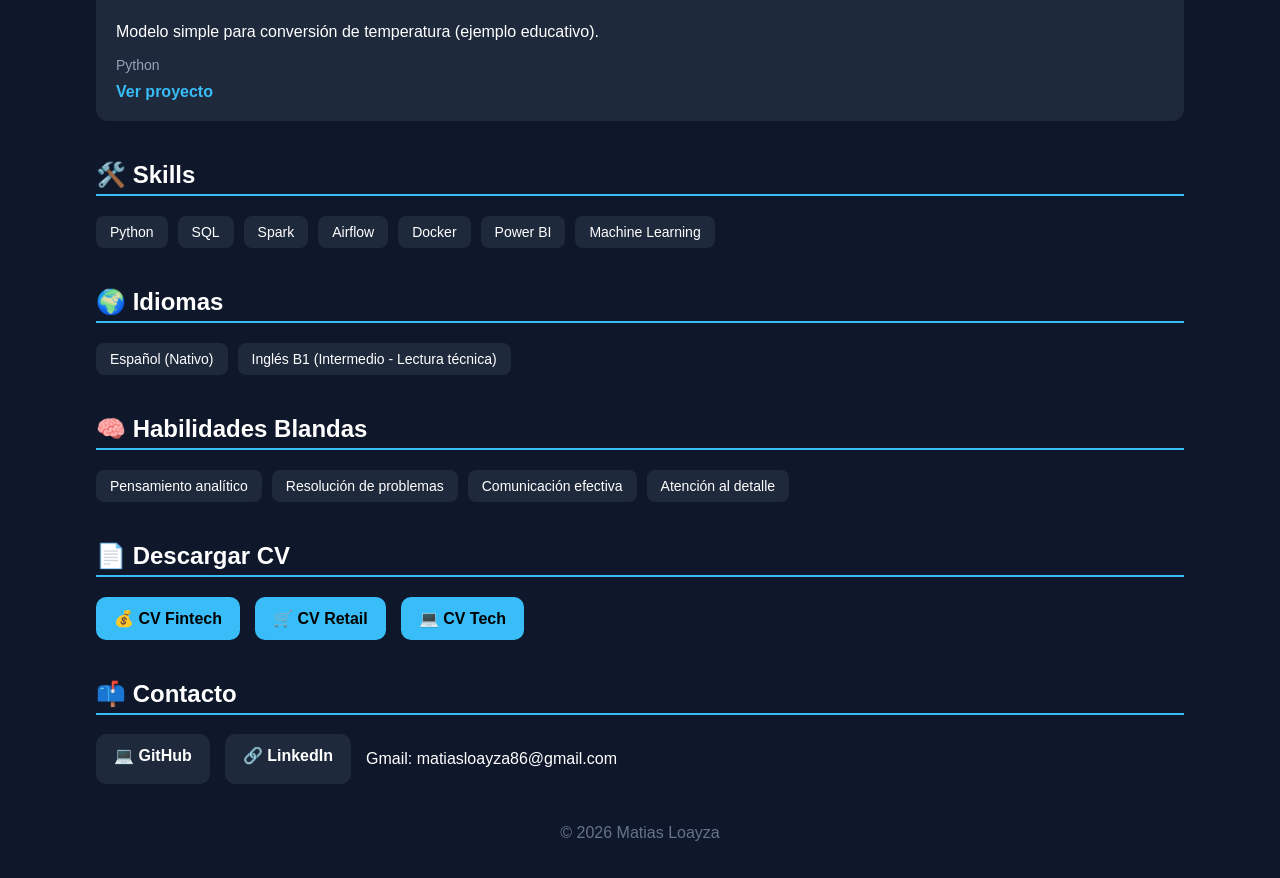
==== commit aadb8ff0: "Update index.html" ====
--- a/index.html
+++ b/index.html
@@ -59,9 +59,8 @@
   <div class="card">
     <h3>Programa de Formación en Ciencia de Datos</h3>
     <p><strong>EducaciónIT</strong></p>
-    <p>Estado: Finalizado
-      Duración: Marzo 2024-Septiembre 2025
-    </p>
+    <p>Estado: Finalizado</p>
+    <p> Duración: Marzo 2024-Septiembre 2025</p>
     <p>
       Formación compuesta por 15 cursos orientados a análisis de datos, machine learning e ingeniería de datos.
     </p>
